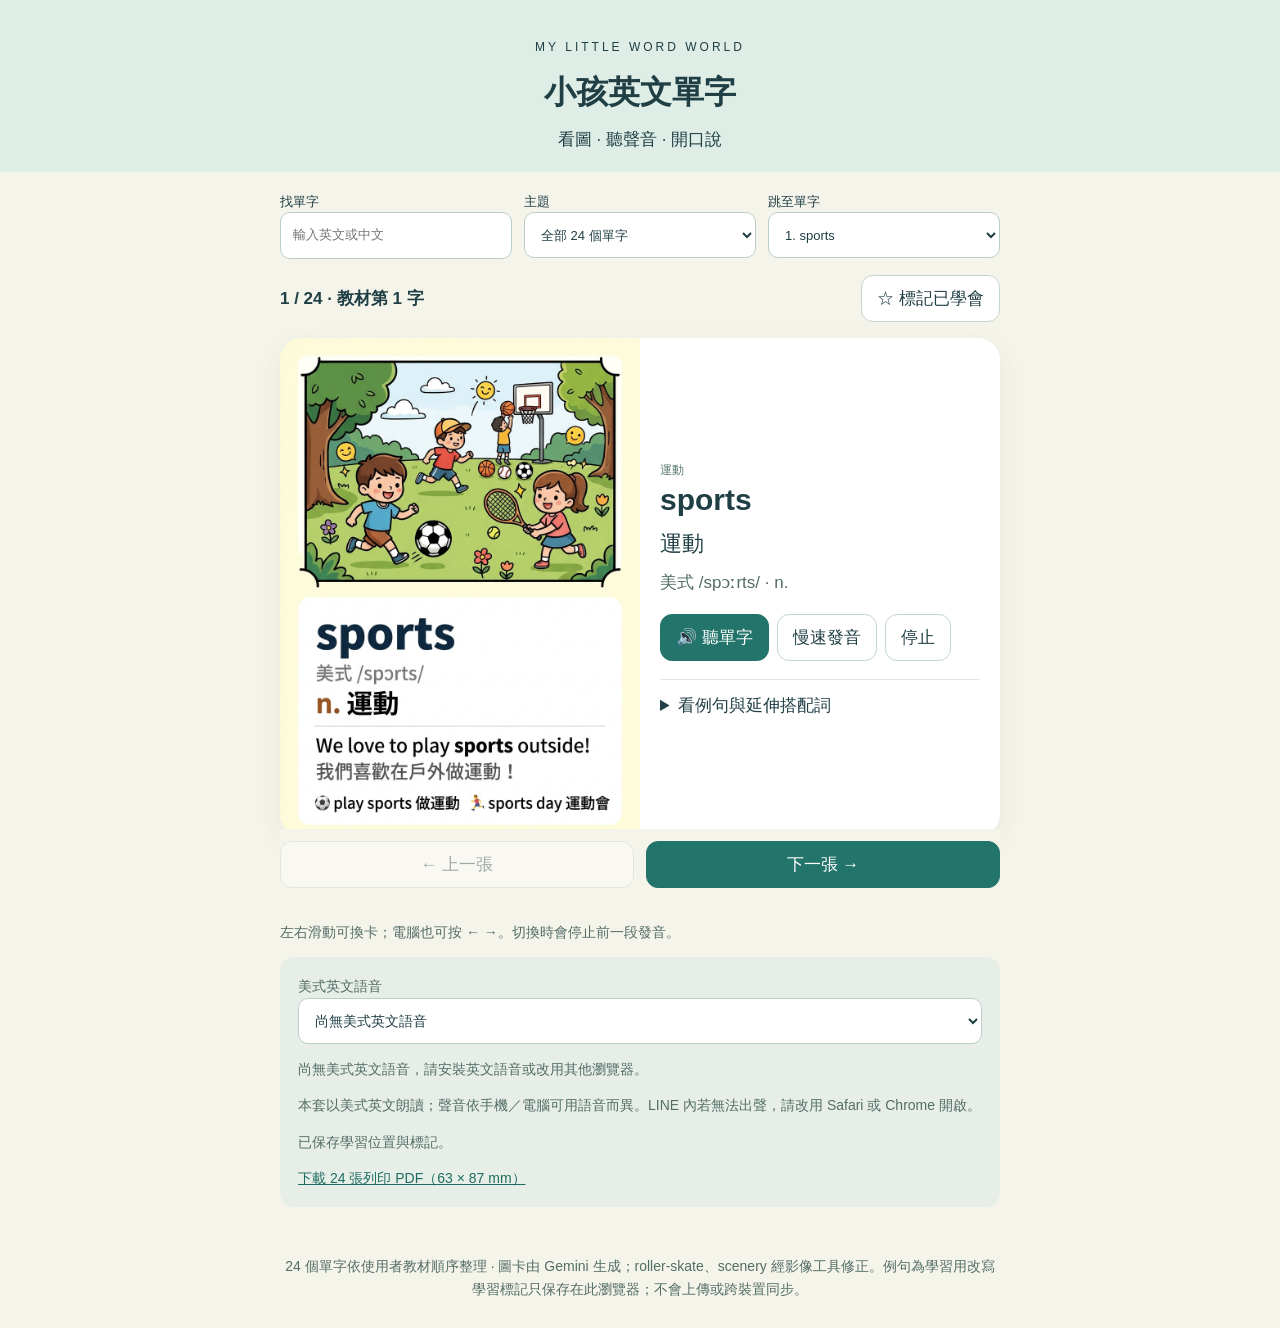
==== index.html @ 721fc589 "Add files via upload" ====
<!doctype html><html lang="zh-Hant"><head><meta charset="utf-8"><meta name="viewport" content="width=device-width,initial-scale=1,viewport-fit=cover"><title>小孩英文單字｜一天一點，快樂學習</title><link rel="stylesheet" href="style.css"><script defer src="data.js"></script><script defer src="app.js"></script></head><body><header><span class="eyebrow">MY LITTLE WORD WORLD</span><h1>小孩英文單字</h1><p>看圖 · 聽聲音 · 開口說</p></header><main><section class="controls"><label>找單字<input id="search" type="search" placeholder="輸入英文或中文"></label><label>主題<select id="category"><option value="">全部 24 個單字</option><option>運動</option><option>賽事與球類</option><option>戶外活動</option><option>旅行與風景</option></select></label><label>跳至單字<select id="jump"></select></label></section><div class="progress"><span id="counter" aria-live="polite"></span><button id="learned" aria-pressed="false">☆ 標記已學會</button></div><article id="card"><img id="image" alt=""><p id="missing" hidden>圖片尚未載入，請重新整理或檢查檔案。</p><div class="text"><span id="topic"></span><h2 id="word"></h2><p id="meaning"></p><p id="ipa"></p><div class="audio"><button id="speak">🔊 聽單字</button><button id="slow">慢速發音</button><button id="stop">停止</button></div><details><summary>看例句與延伸搭配詞</summary><p id="example" lang="en"></p><p id="translation"></p><button id="sentence">🔊 聽例句</button><ul id="collocations"></ul><p id="usage"></p></details></div></article><p id="empty" hidden>找不到符合的單字，試試其他關鍵字。</p><nav aria-label="單字換頁"><button id="prev">← 上一張</button><button id="next">下一張 →</button></nav><p class="hint">左右滑動可換卡；電腦也可按 ← →。切換時會停止前一段發音。</p><section class="settings"><label>美式英文語音<select id="voice"></select></label><p id="status" role="status" aria-live="polite">正在載入語音…</p><p>本套以美式英文朗讀；聲音依手機／電腦可用語音而異。LINE 內若無法出聲，請改用 Safari 或 Chrome 開啟。</p><p id="saved"></p><a href="print.pdf">下載 24 張列印 PDF（63 × 87 mm）</a></section></main><footer>24 個單字依使用者教材順序整理 · 圖卡由 Gemini 生成；roller-skate、scenery 經影像工具修正。例句為學習用改寫<br>學習標記只保存在此瀏覽器；不會上傳或跨裝置同步。</footer></body></html>
---- style.css ----
:root{color-scheme:light;--ink:#203f45;--green:#23746a}*{box-sizing:border-box}body{margin:0;background:#f5f4eb;color:var(--ink);font:17px/1.6 -apple-system,BlinkMacSystemFont,"Noto Sans TC",sans-serif}header{padding:32px 20px 18px;text-align:center;background:#deeee6}.eyebrow{font-size:12px;letter-spacing:3px}h1{margin:8px 0;font-size:32px}header p{margin:0}main{max-width:760px;margin:auto;padding:20px}.controls{display:flex;gap:12px;flex-wrap:wrap}.controls label{flex:1;min-width:130px;font-size:13px}input,select{display:block;width:100%;padding:12px;border:1px solid #bbcfc9;background:white;border-radius:10px;font:inherit;color:var(--ink);min-height:46px}button{font:inherit;border:1px solid #c4d6cb;background:white;color:var(--ink);border-radius:12px;min-height:46px;padding:9px 15px;cursor:pointer}button:focus-visible,a:focus-visible{outline:3px solid #e39a36;outline-offset:3px}button:disabled{opacity:.4;cursor:default}#speak,#next{background:var(--green);color:white;border-color:var(--green)}.progress{display:flex;align-items:center;justify-content:space-between;margin:16px 0}#counter{font-weight:700}article{background:white;border-radius:22px;overflow:hidden;box-shadow:0 8px 30px #203f4510;touch-action:pan-y}article>img{display:block;width:100%;max-height:66vh;object-fit:contain;background:#fffdd0}.text{padding:22px}h2{font-size:36px;margin:0;line-height:1.2;overflow-wrap:anywhere}#topic{font-size:12px;color:#55776d}#meaning{font-size:22px;margin:8px 0}#ipa{color:#536d67;margin:4px 0 18px}.audio{display:flex;gap:8px;flex-wrap:wrap}details{margin-top:18px;border-top:1px solid #e0e8e3;padding-top:12px}summary{cursor:pointer}nav{display:flex;gap:12px;position:sticky;bottom:0;padding:12px 0 max(12px,env(safe-area-inset-bottom));background:#f5f4ebf5}nav button{flex:1}.hint,.settings,footer{font-size:14px;color:#536d67}.settings{background:#e7eee7;padding:18px;border-radius:14px}.settings select{max-width:100%}footer{padding:28px;text-align:center}a{color:#1d6d62}#learned[aria-pressed=true]{background:#fce5a9}#missing{padding:30px} [hidden]{display:none!important}@media(min-width:680px){article{display:grid;grid-template-columns:1fr 1fr;align-items:center}article>img{max-height:none}.text{padding:20px}h2{font-size:30px}}@media(max-width:360px){main{padding:12px}h1{font-size:27px}.audio button{padding:8px 11px}}
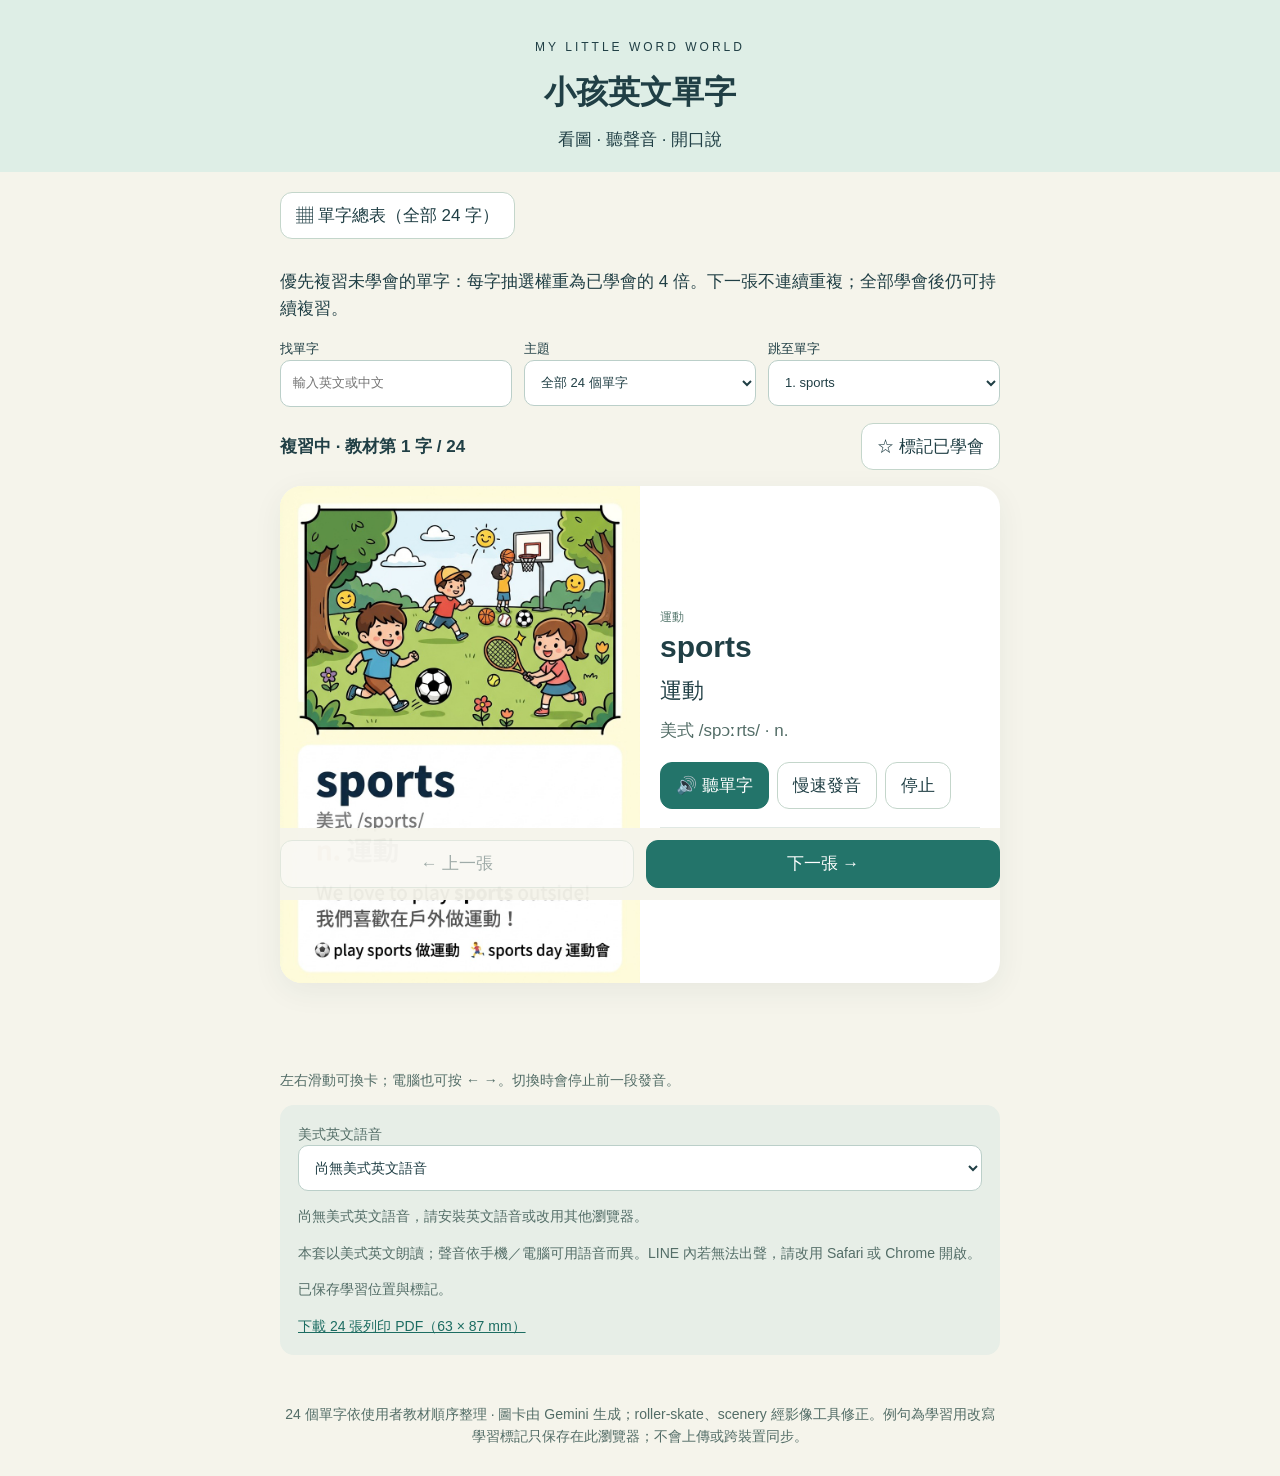
==== commit 046526b7: "Add files via upload" ====
--- a/index.html
+++ b/index.html
@@ -1 +1 @@
-<!doctype html><html lang="zh-Hant"><head><meta charset="utf-8"><meta name="viewport" content="width=device-width,initial-scale=1,viewport-fit=cover"><title>小孩英文單字｜一天一點，快樂學習</title><link rel="stylesheet" href="style.css"><script defer src="data.js"></script><script defer src="app.js"></script></head><body><header><span class="eyebrow">MY LITTLE WORD WORLD</span><h1>小孩英文單字</h1><p>看圖 · 聽聲音 · 開口說</p></header><main><section class="controls"><label>找單字<input id="search" type="search" placeholder="輸入英文或中文"></label><label>主題<select id="category"><option value="">全部 24 個單字</option><option>運動</option><option>賽事與球類</option><option>戶外活動</option><option>旅行與風景</option></select></label><label>跳至單字<select id="jump"></select></label></section><div class="progress"><span id="counter" aria-live="polite"></span><button id="learned" aria-pressed="false">☆ 標記已學會</button></div><article id="card"><img id="image" alt=""><p id="missing" hidden>圖片尚未載入，請重新整理或檢查檔案。</p><div class="text"><span id="topic"></span><h2 id="word"></h2><p id="meaning"></p><p id="ipa"></p><div class="audio"><button id="speak">🔊 聽單字</button><button id="slow">慢速發音</button><button id="stop">停止</button></div><details><summary>看例句與延伸搭配詞</summary><p id="example" lang="en"></p><p id="translation"></p><button id="sentence">🔊 聽例句</button><ul id="collocations"></ul><p id="usage"></p></details></div></article><p id="empty" hidden>找不到符合的單字，試試其他關鍵字。</p><nav aria-label="單字換頁"><button id="prev">← 上一張</button><button id="next">下一張 →</button></nav><p class="hint">左右滑動可換卡；電腦也可按 ← →。切換時會停止前一段發音。</p><section class="settings"><label>美式英文語音<select id="voice"></select></label><p id="status" role="status" aria-live="polite">正在載入語音…</p><p>本套以美式英文朗讀；聲音依手機／電腦可用語音而異。LINE 內若無法出聲，請改用 Safari 或 Chrome 開啟。</p><p id="saved"></p><a href="print.pdf">下載 24 張列印 PDF（63 × 87 mm）</a></section></main><footer>24 個單字依使用者教材順序整理 · 圖卡由 Gemini 生成；roller-skate、scenery 經影像工具修正。例句為學習用改寫<br>學習標記只保存在此瀏覽器；不會上傳或跨裝置同步。</footer></body></html>
+<!doctype html><html lang="zh-Hant"><head><meta charset="utf-8"><meta name="viewport" content="width=device-width,initial-scale=1,viewport-fit=cover"><title>小孩英文單字｜一天一點，快樂學習</title><link rel="stylesheet" href="style.css?v=2"><script defer src="data.js"></script><script defer src="app.js?v=2"></script></head><body><header><span class="eyebrow">MY LITTLE WORD WORLD</span><h1>小孩英文單字</h1><p>看圖 · 聽聲音 · 開口說</p></header><main><button id="showall">▦ 單字總表（全部 24 字）</button><section id="overview" hidden><h2>全部單字</h2><p>★ 表示已學會；點選任一單字即可查看與發音。</p><button id="backstudy">返回複習</button><div id="allwords"></div></section><div id="study"><p>優先複習未學會的單字：每字抽選權重為已學會的 4 倍。下一張不連續重複；全部學會後仍可持續複習。</p><section class="controls"><label>找單字<input id="search" type="search" placeholder="輸入英文或中文"></label><label>主題<select id="category"><option value="">全部 24 個單字</option><option>運動</option><option>賽事與球類</option><option>戶外活動</option><option>旅行與風景</option></select></label><label>跳至單字<select id="jump"></select></label></section><div class="progress"><span id="counter" aria-live="polite"></span><button id="learned" aria-pressed="false">☆ 標記已學會</button></div><article id="card"><img id="image" alt=""><p id="missing" hidden>圖片尚未載入，請重新整理或檢查檔案。</p><div class="text"><span id="topic"></span><h2 id="word"></h2><p id="meaning"></p><p id="ipa"></p><div class="audio"><button id="speak">🔊 聽單字</button><button id="slow">慢速發音</button><button id="stop">停止</button></div><details><summary>看例句與延伸搭配詞</summary><p id="example" lang="en"></p><p id="translation"></p><button id="sentence">🔊 聽例句</button><ul id="collocations"></ul><p id="usage"></p></details></div></article><p id="empty" hidden>找不到符合的單字，試試其他關鍵字。</p><nav aria-label="單字換頁"><button id="prev">← 上一張</button><button id="next">下一張 →</button></nav><p class="hint">左右滑動可換卡；電腦也可按 ← →。切換時會停止前一段發音。</p><section class="settings"><label>美式英文語音<select id="voice"></select></label><p id="status" role="status" aria-live="polite">正在載入語音…</p><p>本套以美式英文朗讀；聲音依手機／電腦可用語音而異。LINE 內若無法出聲，請改用 Safari 或 Chrome 開啟。</p><p id="saved"></p><a href="print.pdf">下載 24 張列印 PDF（63 × 87 mm）</a></section></div></main><footer>24 個單字依使用者教材順序整理 · 圖卡由 Gemini 生成；roller-skate、scenery 經影像工具修正。例句為學習用改寫<br>學習標記只保存在此瀏覽器；不會上傳或跨裝置同步。</footer></body></html>
--- a/style.css
+++ b/style.css
@@ -1 +1,3 @@
 :root{color-scheme:light;--ink:#203f45;--green:#23746a}*{box-sizing:border-box}body{margin:0;background:#f5f4eb;color:var(--ink);font:17px/1.6 -apple-system,BlinkMacSystemFont,"Noto Sans TC",sans-serif}header{padding:32px 20px 18px;text-align:center;background:#deeee6}.eyebrow{font-size:12px;letter-spacing:3px}h1{margin:8px 0;font-size:32px}header p{margin:0}main{max-width:760px;margin:auto;padding:20px}.controls{display:flex;gap:12px;flex-wrap:wrap}.controls label{flex:1;min-width:130px;font-size:13px}input,select{display:block;width:100%;padding:12px;border:1px solid #bbcfc9;background:white;border-radius:10px;font:inherit;color:var(--ink);min-height:46px}button{font:inherit;border:1px solid #c4d6cb;background:white;color:var(--ink);border-radius:12px;min-height:46px;padding:9px 15px;cursor:pointer}button:focus-visible,a:focus-visible{outline:3px solid #e39a36;outline-offset:3px}button:disabled{opacity:.4;cursor:default}#speak,#next{background:var(--green);color:white;border-color:var(--green)}.progress{display:flex;align-items:center;justify-content:space-between;margin:16px 0}#counter{font-weight:700}article{background:white;border-radius:22px;overflow:hidden;box-shadow:0 8px 30px #203f4510;touch-action:pan-y}article>img{display:block;width:100%;max-height:66vh;object-fit:contain;background:#fffdd0}.text{padding:22px}h2{font-size:36px;margin:0;line-height:1.2;overflow-wrap:anywhere}#topic{font-size:12px;color:#55776d}#meaning{font-size:22px;margin:8px 0}#ipa{color:#536d67;margin:4px 0 18px}.audio{display:flex;gap:8px;flex-wrap:wrap}details{margin-top:18px;border-top:1px solid #e0e8e3;padding-top:12px}summary{cursor:pointer}nav{display:flex;gap:12px;position:sticky;bottom:0;padding:12px 0 max(12px,env(safe-area-inset-bottom));background:#f5f4ebf5}nav button{flex:1}.hint,.settings,footer{font-size:14px;color:#536d67}.settings{background:#e7eee7;padding:18px;border-radius:14px}.settings select{max-width:100%}footer{padding:28px;text-align:center}a{color:#1d6d62}#learned[aria-pressed=true]{background:#fce5a9}#missing{padding:30px} [hidden]{display:none!important}@media(min-width:680px){article{display:grid;grid-template-columns:1fr 1fr;align-items:center}article>img{max-height:none}.text{padding:20px}h2{font-size:30px}}@media(max-width:360px){main{padding:12px}h1{font-size:27px}.audio button{padding:8px 11px}}
+
+#allwords{display:grid;grid-template-columns:repeat(auto-fit,minmax(220px,1fr));gap:10px;margin:20px 0}#allwords button{text-align:left}#showall{margin-bottom:12px}
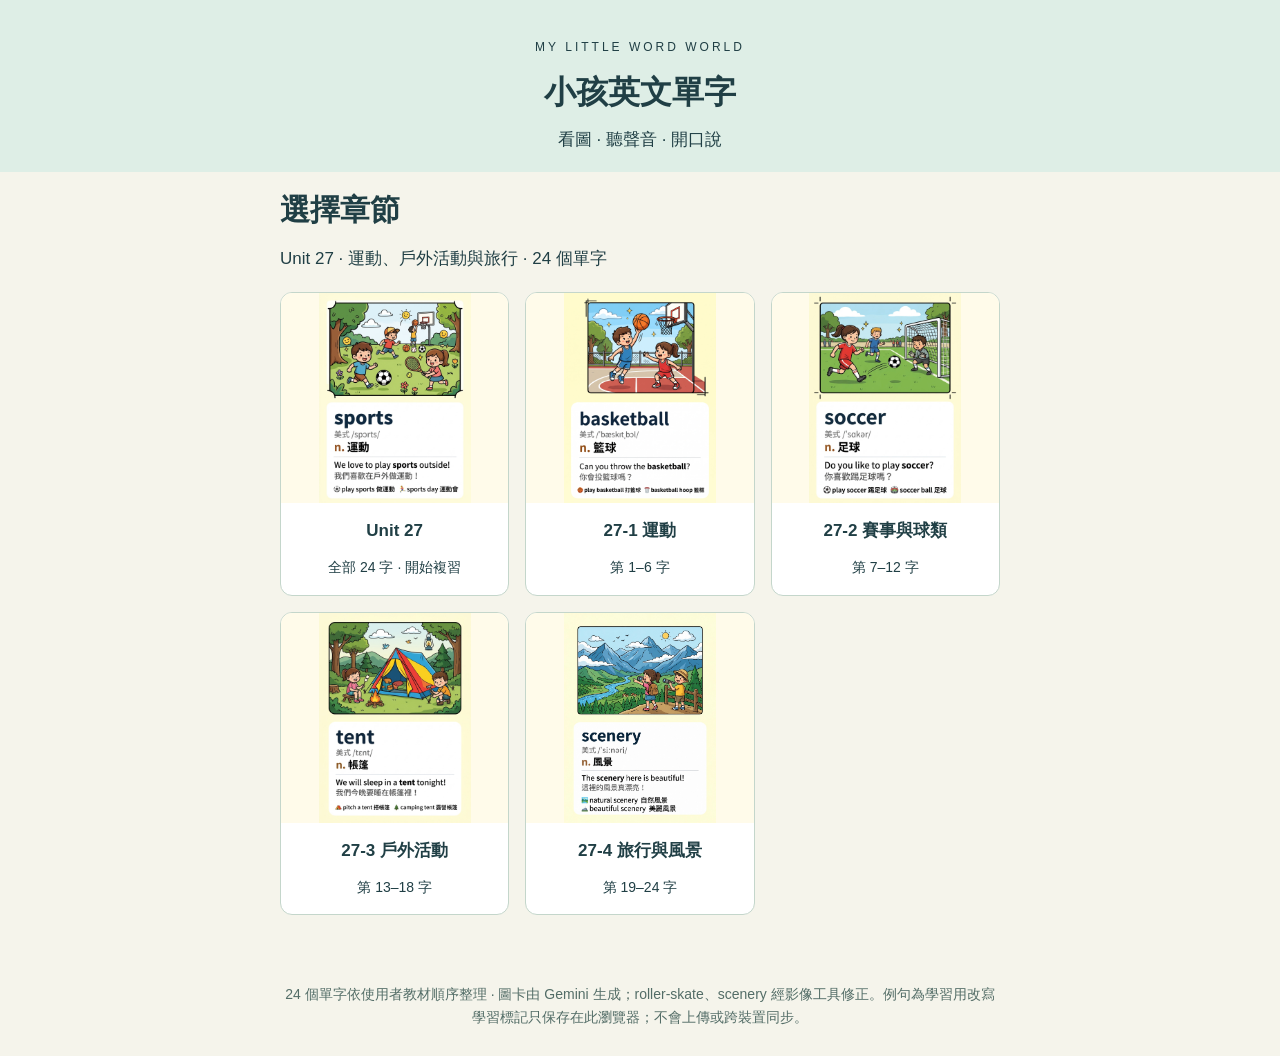
==== commit b5ab98b6: "Add files via upload" ====
--- a/index.html
+++ b/index.html
@@ -1 +1 @@
-<!doctype html><html lang="zh-Hant"><head><meta charset="utf-8"><meta name="viewport" content="width=device-width,initial-scale=1,viewport-fit=cover"><title>小孩英文單字｜一天一點，快樂學習</title><link rel="stylesheet" href="style.css?v=2"><script defer src="data.js"></script><script defer src="app.js?v=2"></script></head><body><header><span class="eyebrow">MY LITTLE WORD WORLD</span><h1>小孩英文單字</h1><p>看圖 · 聽聲音 · 開口說</p></header><main><button id="showall">▦ 單字總表（全部 24 字）</button><section id="overview" hidden><h2>全部單字</h2><p>★ 表示已學會；點選任一單字即可查看與發音。</p><button id="backstudy">返回複習</button><div id="allwords"></div></section><div id="study"><p>優先複習未學會的單字：每字抽選權重為已學會的 4 倍。下一張不連續重複；全部學會後仍可持續複習。</p><section class="controls"><label>找單字<input id="search" type="search" placeholder="輸入英文或中文"></label><label>主題<select id="category"><option value="">全部 24 個單字</option><option>運動</option><option>賽事與球類</option><option>戶外活動</option><option>旅行與風景</option></select></label><label>跳至單字<select id="jump"></select></label></section><div class="progress"><span id="counter" aria-live="polite"></span><button id="learned" aria-pressed="false">☆ 標記已學會</button></div><article id="card"><img id="image" alt=""><p id="missing" hidden>圖片尚未載入，請重新整理或檢查檔案。</p><div class="text"><span id="topic"></span><h2 id="word"></h2><p id="meaning"></p><p id="ipa"></p><div class="audio"><button id="speak">🔊 聽單字</button><button id="slow">慢速發音</button><button id="stop">停止</button></div><details><summary>看例句與延伸搭配詞</summary><p id="example" lang="en"></p><p id="translation"></p><button id="sentence">🔊 聽例句</button><ul id="collocations"></ul><p id="usage"></p></details></div></article><p id="empty" hidden>找不到符合的單字，試試其他關鍵字。</p><nav aria-label="單字換頁"><button id="prev">← 上一張</button><button id="next">下一張 →</button></nav><p class="hint">左右滑動可換卡；電腦也可按 ← →。切換時會停止前一段發音。</p><section class="settings"><label>美式英文語音<select id="voice"></select></label><p id="status" role="status" aria-live="polite">正在載入語音…</p><p>本套以美式英文朗讀；聲音依手機／電腦可用語音而異。LINE 內若無法出聲，請改用 Safari 或 Chrome 開啟。</p><p id="saved"></p><a href="print.pdf">下載 24 張列印 PDF（63 × 87 mm）</a></section></div></main><footer>24 個單字依使用者教材順序整理 · 圖卡由 Gemini 生成；roller-skate、scenery 經影像工具修正。例句為學習用改寫<br>學習標記只保存在此瀏覽器；不會上傳或跨裝置同步。</footer></body></html>
+<!doctype html><html lang="zh-Hant"><head><meta charset="utf-8"><meta name="viewport" content="width=device-width,initial-scale=1,viewport-fit=cover"><title>小孩英文單字｜一天一點，快樂學習</title><link rel="stylesheet" href="style.css?v=3"><script defer src="data.js"></script><script defer src="app.js?v=3"></script></head><body><header><span class="eyebrow">MY LITTLE WORD WORLD</span><h1>小孩英文單字</h1><p>看圖 · 聽聲音 · 開口說</p></header><main><section id="chapters"><h2>選擇章節</h2><p>Unit 27 · 運動、戶外活動與旅行 · 24 個單字</p><div class="unit-grid"><button class="unit-tile" data-topic=""><img src="01.jpg" alt="運動圖卡"><strong>Unit 27</strong><span>全部 24 字 · 開始複習</span></button><button class="unit-tile" data-topic="運動"><img src="02.jpg" alt="籃球圖卡"><strong>27-1 運動</strong><span>第 1–6 字</span></button><button class="unit-tile" data-topic="賽事與球類"><img src="08.jpg" alt="足球圖卡"><strong>27-2 賽事與球類</strong><span>第 7–12 字</span></button><button class="unit-tile" data-topic="戶外活動"><img src="14.jpg" alt="帳篷圖卡"><strong>27-3 戶外活動</strong><span>第 13–18 字</span></button><button class="unit-tile" data-topic="旅行與風景"><img src="20.jpg" alt="風景圖卡"><strong>27-4 旅行與風景</strong><span>第 19–24 字</span></button></div></section><section id="unitpage" hidden><button id="home">← 章節首頁</button><h2>Unit 27</h2><button id="showall">▦ 單字總表（全部 24 字）</button><section id="overview" hidden><h2>全部單字</h2><p>★ 表示已學會；點選任一單字即可查看與發音。</p><button id="backstudy">返回複習</button><div id="allwords"></div></section><div id="study"><p>優先複習未學會的單字：每字抽選權重為已學會的 4 倍。下一張不連續重複；全部學會後仍可持續複習。</p><section class="controls"><label>找單字<input id="search" type="search" placeholder="輸入英文或中文"></label><label>主題<select id="category"><option value="">全部 24 個單字</option><option>運動</option><option>賽事與球類</option><option>戶外活動</option><option>旅行與風景</option></select></label><label>跳至單字<select id="jump"></select></label></section><div class="progress"><span id="counter" aria-live="polite"></span><button id="learned" aria-pressed="false">☆ 標記已學會</button></div><article id="card"><img id="image" alt=""><p id="missing" hidden>圖片尚未載入，請重新整理或檢查檔案。</p><div class="text"><span id="topic"></span><h2 id="word"></h2><p id="meaning"></p><p id="ipa"></p><div class="audio"><button id="speak">🔊 聽單字</button><button id="slow">慢速發音</button><button id="stop">停止</button></div><details><summary>看例句與延伸搭配詞</summary><p id="example" lang="en"></p><p id="translation"></p><button id="sentence">🔊 聽例句</button><ul id="collocations"></ul><p id="usage"></p></details></div></article><p id="empty" hidden>找不到符合的單字，試試其他關鍵字。</p><nav aria-label="單字換頁"><button id="prev">← 上一張</button><button id="next">下一張 →</button></nav><p class="hint">左右滑動可換卡；電腦也可按 ← →。切換時會停止前一段發音。</p><section class="settings"><label>美式英文語音<select id="voice"></select></label><p id="status" role="status" aria-live="polite">正在載入語音…</p><p>本套以美式英文朗讀；聲音依手機／電腦可用語音而異。LINE 內若無法出聲，請改用 Safari 或 Chrome 開啟。</p><p id="saved"></p><a href="print.pdf">下載 24 張列印 PDF（63 × 87 mm）</a></section></div></section></main><footer>24 個單字依使用者教材順序整理 · 圖卡由 Gemini 生成；roller-skate、scenery 經影像工具修正。例句為學習用改寫<br>學習標記只保存在此瀏覽器；不會上傳或跨裝置同步。</footer></body></html>
--- a/style.css
+++ b/style.css
@@ -1,3 +1,5 @@
 :root{color-scheme:light;--ink:#203f45;--green:#23746a}*{box-sizing:border-box}body{margin:0;background:#f5f4eb;color:var(--ink);font:17px/1.6 -apple-system,BlinkMacSystemFont,"Noto Sans TC",sans-serif}header{padding:32px 20px 18px;text-align:center;background:#deeee6}.eyebrow{font-size:12px;letter-spacing:3px}h1{margin:8px 0;font-size:32px}header p{margin:0}main{max-width:760px;margin:auto;padding:20px}.controls{display:flex;gap:12px;flex-wrap:wrap}.controls label{flex:1;min-width:130px;font-size:13px}input,select{display:block;width:100%;padding:12px;border:1px solid #bbcfc9;background:white;border-radius:10px;font:inherit;color:var(--ink);min-height:46px}button{font:inherit;border:1px solid #c4d6cb;background:white;color:var(--ink);border-radius:12px;min-height:46px;padding:9px 15px;cursor:pointer}button:focus-visible,a:focus-visible{outline:3px solid #e39a36;outline-offset:3px}button:disabled{opacity:.4;cursor:default}#speak,#next{background:var(--green);color:white;border-color:var(--green)}.progress{display:flex;align-items:center;justify-content:space-between;margin:16px 0}#counter{font-weight:700}article{background:white;border-radius:22px;overflow:hidden;box-shadow:0 8px 30px #203f4510;touch-action:pan-y}article>img{display:block;width:100%;max-height:66vh;object-fit:contain;background:#fffdd0}.text{padding:22px}h2{font-size:36px;margin:0;line-height:1.2;overflow-wrap:anywhere}#topic{font-size:12px;color:#55776d}#meaning{font-size:22px;margin:8px 0}#ipa{color:#536d67;margin:4px 0 18px}.audio{display:flex;gap:8px;flex-wrap:wrap}details{margin-top:18px;border-top:1px solid #e0e8e3;padding-top:12px}summary{cursor:pointer}nav{display:flex;gap:12px;position:sticky;bottom:0;padding:12px 0 max(12px,env(safe-area-inset-bottom));background:#f5f4ebf5}nav button{flex:1}.hint,.settings,footer{font-size:14px;color:#536d67}.settings{background:#e7eee7;padding:18px;border-radius:14px}.settings select{max-width:100%}footer{padding:28px;text-align:center}a{color:#1d6d62}#learned[aria-pressed=true]{background:#fce5a9}#missing{padding:30px} [hidden]{display:none!important}@media(min-width:680px){article{display:grid;grid-template-columns:1fr 1fr;align-items:center}article>img{max-height:none}.text{padding:20px}h2{font-size:30px}}@media(max-width:360px){main{padding:12px}h1{font-size:27px}.audio button{padding:8px 11px}}
 
 #allwords{display:grid;grid-template-columns:repeat(auto-fit,minmax(220px,1fr));gap:10px;margin:20px 0}#allwords button{text-align:left}#showall{margin-bottom:12px}
+
+.unit-grid{display:grid;grid-template-columns:repeat(auto-fit,minmax(180px,1fr));gap:16px;margin:20px 0}.unit-tile{padding:0;overflow:hidden;background:white}.unit-tile img{width:100%;height:210px;object-fit:contain;background:#fffbea}.unit-tile strong,.unit-tile span{display:block;padding:6px 10px}.unit-tile span{font-size:14px;padding-bottom:16px}#home{margin-bottom:16px}
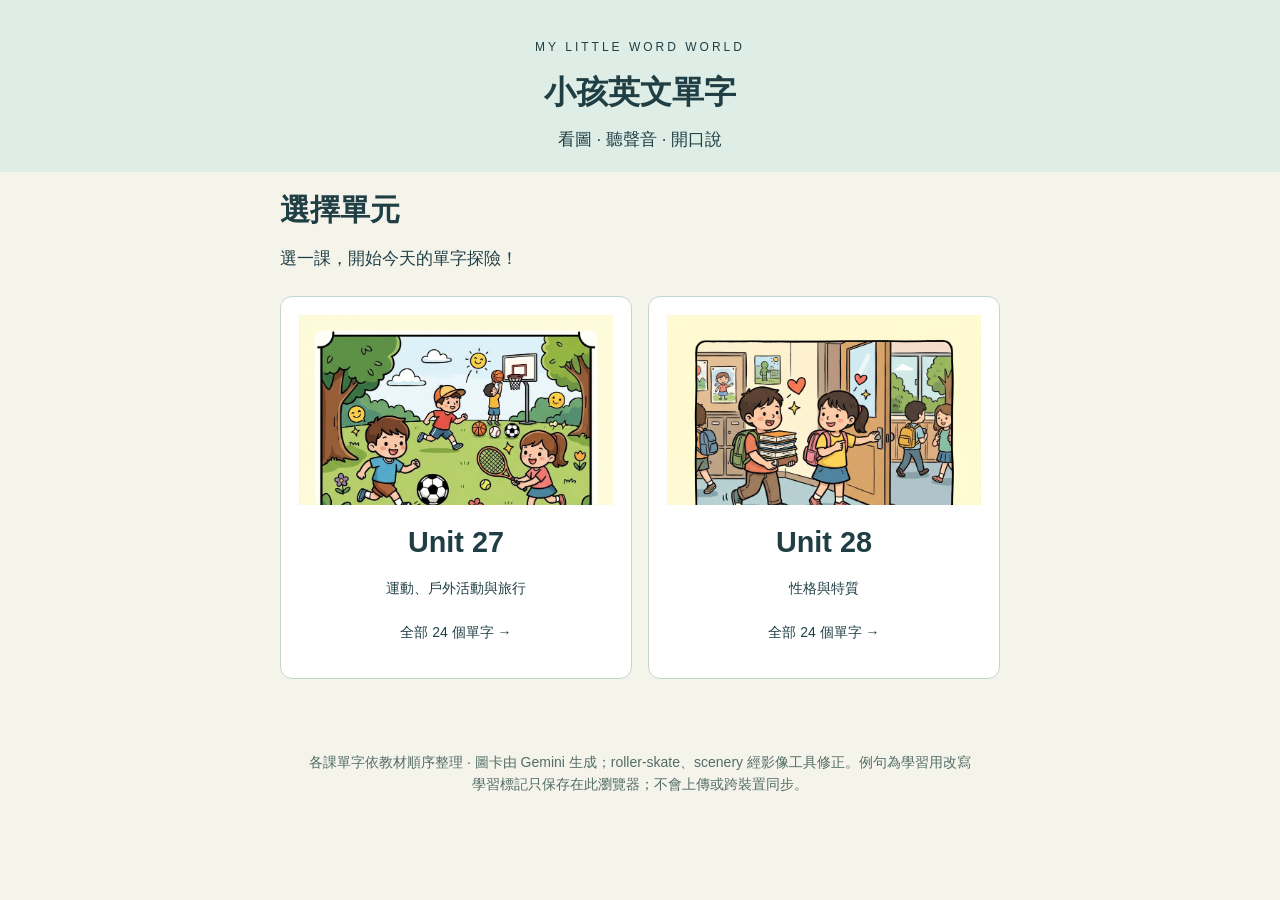
==== commit 0e9d4b02: "Add Unit 28 and simplify unit navigation" ====
--- a/index.html
+++ b/index.html
@@ -1 +1 @@
-<!doctype html><html lang="zh-Hant"><head><meta charset="utf-8"><meta name="viewport" content="width=device-width,initial-scale=1,viewport-fit=cover"><title>小孩英文單字｜一天一點，快樂學習</title><link rel="stylesheet" href="style.css?v=3"><script defer src="data.js"></script><script defer src="app.js?v=3"></script></head><body><header><span class="eyebrow">MY LITTLE WORD WORLD</span><h1>小孩英文單字</h1><p>看圖 · 聽聲音 · 開口說</p></header><main><section id="chapters"><h2>選擇章節</h2><p>Unit 27 · 運動、戶外活動與旅行 · 24 個單字</p><div class="unit-grid"><button class="unit-tile" data-topic=""><img src="01.jpg" alt="運動圖卡"><strong>Unit 27</strong><span>全部 24 字 · 開始複習</span></button><button class="unit-tile" data-topic="運動"><img src="02.jpg" alt="籃球圖卡"><strong>27-1 運動</strong><span>第 1–6 字</span></button><button class="unit-tile" data-topic="賽事與球類"><img src="08.jpg" alt="足球圖卡"><strong>27-2 賽事與球類</strong><span>第 7–12 字</span></button><button class="unit-tile" data-topic="戶外活動"><img src="14.jpg" alt="帳篷圖卡"><strong>27-3 戶外活動</strong><span>第 13–18 字</span></button><button class="unit-tile" data-topic="旅行與風景"><img src="20.jpg" alt="風景圖卡"><strong>27-4 旅行與風景</strong><span>第 19–24 字</span></button></div></section><section id="unitpage" hidden><button id="home">← 章節首頁</button><h2>Unit 27</h2><button id="showall">▦ 單字總表（全部 24 字）</button><section id="overview" hidden><h2>全部單字</h2><p>★ 表示已學會；點選任一單字即可查看與發音。</p><button id="backstudy">返回複習</button><div id="allwords"></div></section><div id="study"><p>優先複習未學會的單字：每字抽選權重為已學會的 4 倍。下一張不連續重複；全部學會後仍可持續複習。</p><section class="controls"><label>找單字<input id="search" type="search" placeholder="輸入英文或中文"></label><label>主題<select id="category"><option value="">全部 24 個單字</option><option>運動</option><option>賽事與球類</option><option>戶外活動</option><option>旅行與風景</option></select></label><label>跳至單字<select id="jump"></select></label></section><div class="progress"><span id="counter" aria-live="polite"></span><button id="learned" aria-pressed="false">☆ 標記已學會</button></div><article id="card"><img id="image" alt=""><p id="missing" hidden>圖片尚未載入，請重新整理或檢查檔案。</p><div class="text"><span id="topic"></span><h2 id="word"></h2><p id="meaning"></p><p id="ipa"></p><div class="audio"><button id="speak">🔊 聽單字</button><button id="slow">慢速發音</button><button id="stop">停止</button></div><details><summary>看例句與延伸搭配詞</summary><p id="example" lang="en"></p><p id="translation"></p><button id="sentence">🔊 聽例句</button><ul id="collocations"></ul><p id="usage"></p></details></div></article><p id="empty" hidden>找不到符合的單字，試試其他關鍵字。</p><nav aria-label="單字換頁"><button id="prev">← 上一張</button><button id="next">下一張 →</button></nav><p class="hint">左右滑動可換卡；電腦也可按 ← →。切換時會停止前一段發音。</p><section class="settings"><label>美式英文語音<select id="voice"></select></label><p id="status" role="status" aria-live="polite">正在載入語音…</p><p>本套以美式英文朗讀；聲音依手機／電腦可用語音而異。LINE 內若無法出聲，請改用 Safari 或 Chrome 開啟。</p><p id="saved"></p><a href="print.pdf">下載 24 張列印 PDF（63 × 87 mm）</a></section></div></section></main><footer>24 個單字依使用者教材順序整理 · 圖卡由 Gemini 生成；roller-skate、scenery 經影像工具修正。例句為學習用改寫<br>學習標記只保存在此瀏覽器；不會上傳或跨裝置同步。</footer></body></html>
+<!doctype html><html lang="zh-Hant"><head><meta charset="utf-8"><meta name="viewport" content="width=device-width,initial-scale=1,viewport-fit=cover"><title>小孩英文單字｜一天一點，快樂學習</title><link rel="stylesheet" href="style.css?v=4"><script defer src="data.js"></script><script defer src="data28.js?v=4"></script><script defer src="app.js?v=4"></script></head><body><header><span class="eyebrow">MY LITTLE WORD WORLD</span><h1>小孩英文單字</h1><p>看圖 · 聽聲音 · 開口說</p></header><main><section id="chapters"><h2>選擇單元</h2><p>選一課，開始今天的單字探險！</p><div class="unit-grid"><button class="unit-tile" data-unit="27"><img src="01.jpg" alt="運動與生活"><strong>Unit 27</strong><span>運動、戶外活動與旅行</span><span>全部 24 個單字 →</span></button><button class="unit-tile" data-unit="28"><img src="u28-02.jpg" alt="性格與特質"><strong>Unit 28</strong><span>性格與特質</span><span>全部 24 個單字 →</span></button></div></section><section id="unitpage" hidden><button id="home">← 章節首頁</button><h2 id="unit-title">Unit 27</h2><button id="showall">▦ 單字總表（全部 24 字）</button><section id="overview" hidden><h2>全部單字</h2><p>★ 表示已學會；點選任一單字即可查看與發音。</p><button id="backstudy">返回複習</button><div id="allwords"></div></section><div id="study"><p>優先複習未學會的單字：每字抽選權重為已學會的 4 倍。下一張不連續重複；全部學會後仍可持續複習。</p><section class="controls"><label>找單字<input id="search" type="search" placeholder="輸入英文或中文"></label><label>主題<select id="category"><option value="">全部 24 個單字</option><option>運動</option><option>賽事與球類</option><option>戶外活動</option><option>旅行與風景</option></select></label><label>跳至單字<select id="jump"></select></label></section><div class="progress"><span id="counter" aria-live="polite"></span><button id="learned" aria-pressed="false">☆ 標記已學會</button></div><article id="card"><img id="image" alt=""><p id="missing" hidden>圖片尚未載入，請重新整理或檢查檔案。</p><div class="text"><span id="topic"></span><h2 id="word"></h2><p id="meaning"></p><p id="ipa"></p><div class="audio"><button id="speak">🔊 聽單字</button><button id="slow">慢速發音</button><button id="stop">停止</button></div><details><summary>看例句與延伸搭配詞</summary><p id="example" lang="en"></p><p id="translation"></p><button id="sentence">🔊 聽例句</button><ul id="collocations"></ul><p id="usage"></p></details></div></article><p id="empty" hidden>找不到符合的單字，試試其他關鍵字。</p><nav aria-label="單字換頁"><button id="prev">← 上一張</button><button id="next">下一張 →</button></nav><p class="hint">左右滑動可換卡；電腦也可按 ← →。切換時會停止前一段發音。</p><section class="settings"><label>美式英文語音<select id="voice"></select></label><p id="status" role="status" aria-live="polite">正在載入語音…</p><p>本套以美式英文朗讀；聲音依手機／電腦可用語音而異。LINE 內若無法出聲，請改用 Safari 或 Chrome 開啟。</p><p id="saved"></p><a id="pdf" href="print.pdf">下載 24 張列印 PDF（63 × 87 mm）</a></section></div></section></main><footer>各課單字依教材順序整理 · 圖卡由 Gemini 生成；roller-skate、scenery 經影像工具修正。例句為學習用改寫<br>學習標記只保存在此瀏覽器；不會上傳或跨裝置同步。</footer></body></html>
--- a/style.css
+++ b/style.css
@@ -3,3 +3,5 @@
 #allwords{display:grid;grid-template-columns:repeat(auto-fit,minmax(220px,1fr));gap:10px;margin:20px 0}#allwords button{text-align:left}#showall{margin-bottom:12px}
 
 .unit-grid{display:grid;grid-template-columns:repeat(auto-fit,minmax(180px,1fr));gap:16px;margin:20px 0}.unit-tile{padding:0;overflow:hidden;background:white}.unit-tile img{width:100%;height:210px;object-fit:contain;background:#fffbea}.unit-tile strong,.unit-tile span{display:block;padding:6px 10px}.unit-tile span{font-size:14px;padding-bottom:16px}#home{margin-bottom:16px}
+
+.unit-grid{grid-template-columns:repeat(2,minmax(0,1fr));max-width:760px;margin:24px auto}.unit-tile{padding:18px;gap:10px}.unit-tile img{height:190px;object-fit:cover;object-position:top}.unit-tile strong{font-size:1.8rem}@media(max-width:480px){.unit-tile{padding:10px}.unit-tile img{height:130px}.unit-tile span{font-size:.85rem}}
